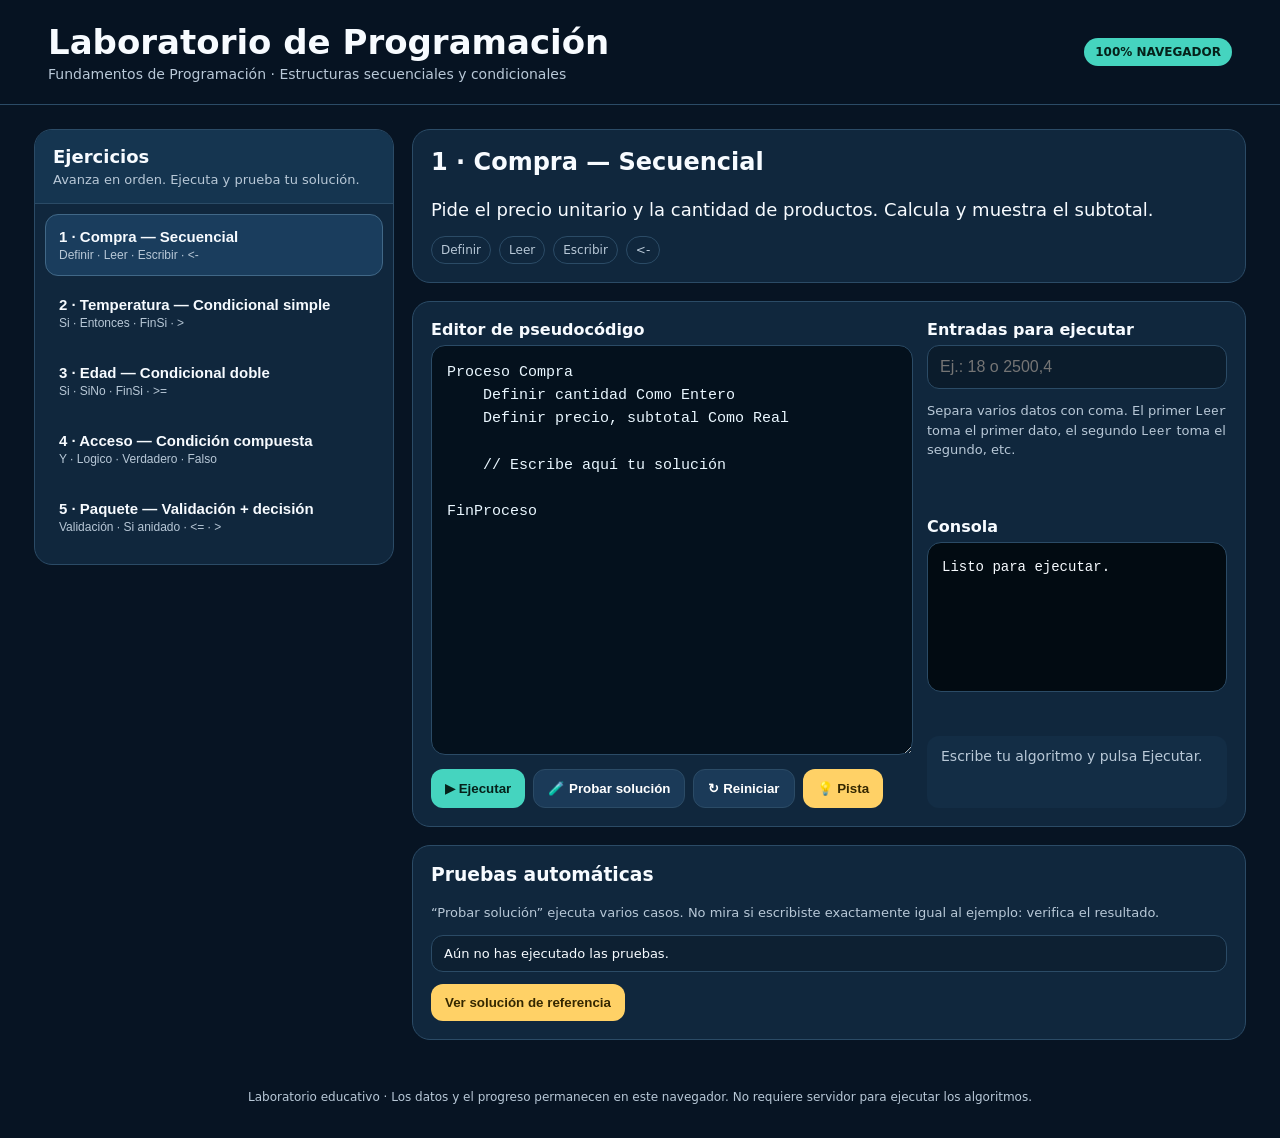
==== LaboratorioProgramacion/index.html @ 367ef601 "Agregar laboratorio interactivo de programación" ====
<!doctype html>
<html lang="es">
<head>
<meta charset="utf-8">
<meta name="viewport" content="width=device-width,initial-scale=1">
<title>Laboratorio de Programación · Pseudocódigo</title>
<meta name="description" content="Laboratorio interactivo de pseudocódigo para practicar estructuras secuenciales y condicionales.">
<style>
:root{
  --bg:#071423;--panel:#10273d;--panel2:#153550;--text:#f7fbff;--muted:#b8c8d7;
  --accent:#45d4bf;--accent2:#ffd166;--ok:#59d98e;--bad:#ff6b6b;--line:#2b4b66;
}
*{box-sizing:border-box}
html,body{margin:0;min-height:100%;font-family:Inter,system-ui,-apple-system,Segoe UI,Roboto,Arial,sans-serif;background:var(--bg);color:var(--text)}
body{padding:0}
header{padding:22px clamp(16px,4vw,48px);border-bottom:1px solid var(--line);background:#071423ee;position:sticky;top:0;z-index:10;backdrop-filter:blur(10px)}
.top{max-width:1280px;margin:auto;display:flex;gap:16px;align-items:center;justify-content:space-between;flex-wrap:wrap}
.brand h1{font-size:clamp(22px,3vw,34px);margin:0}.brand p{margin:4px 0 0;color:var(--muted);font-size:14px}
.badge{padding:7px 11px;border-radius:999px;background:var(--accent);color:#05211a;font-weight:900;font-size:12px;text-transform:uppercase}
main{max-width:1280px;margin:auto;padding:24px clamp(14px,3vw,34px) 50px}
.grid{display:grid;grid-template-columns:360px minmax(0,1fr);gap:18px;align-items:start}
.panel{background:var(--panel);border:1px solid var(--line);border-radius:18px;overflow:hidden}
.panelHead{padding:16px 18px;border-bottom:1px solid var(--line);background:var(--panel2)}
.panelHead h2{font-size:18px;margin:0}.panelHead p{margin:5px 0 0;color:var(--muted);font-size:13px}
.exerciseList{padding:10px}
.exercise{width:100%;text-align:left;border:1px solid transparent;background:transparent;color:var(--text);padding:13px;border-radius:13px;cursor:pointer;margin-bottom:6px}
.exercise:hover{background:#17344f}.exercise.active{background:#1a3d5d;border-color:#416887}
.exercise b{display:block;font-size:15px}.exercise span{display:block;color:var(--muted);font-size:12px;margin-top:3px}
.work{display:grid;gap:18px}
.card{background:var(--panel);border:1px solid var(--line);border-radius:18px;padding:18px}
.card h2,.card h3{margin-top:0}.problem{font-size:18px;line-height:1.55}
.chips{display:flex;gap:8px;flex-wrap:wrap;margin-top:12px}.chip{padding:6px 9px;border:1px solid var(--line);border-radius:999px;color:var(--muted);font-size:12px}
.editorWrap{display:grid;grid-template-columns:1fr 300px;gap:14px}
textarea{width:100%;min-height:410px;resize:vertical;background:#04111d;color:#eaf7ff;border:1px solid var(--line);border-radius:14px;padding:15px;font:15px/1.55 SFMono-Regular,Consolas,monospace;tab-size:4}
textarea:focus,input:focus,button:focus{outline:2px solid var(--accent);outline-offset:2px}
.sideTools{display:grid;gap:12px}
label{display:block;font-weight:800;margin-bottom:6px}
input[type=text]{width:100%;padding:12px;border:1px solid var(--line);border-radius:12px;background:#0b1c2c;color:white;font-size:16px}
.help{color:var(--muted);font-size:13px;line-height:1.45}
.actions{display:flex;gap:8px;flex-wrap:wrap}
button.primary,button.secondary,button.warn{border:0;border-radius:12px;padding:11px 14px;font-weight:900;cursor:pointer}
button.primary{background:var(--accent);color:#05211a}.secondary{background:#1b3a58;color:white;border:1px solid var(--line)!important}.warn{background:var(--accent2);color:#342700}
.console{background:#020b12;border:1px solid var(--line);border-radius:14px;padding:14px;min-height:150px;white-space:pre-wrap;font:14px/1.5 SFMono-Regular,Consolas,monospace;overflow:auto}
.status{padding:12px 14px;border-radius:12px;background:#132d45;color:var(--muted);font-size:14px}
.status.ok{background:#59d98e18;color:#bff4d3;border:1px solid #59d98e55}.status.bad{background:#ff6b6b17;color:#ffd0d0;border:1px solid #ff6b6b55}
.tests{display:grid;gap:8px}.test{padding:10px 12px;border:1px solid var(--line);border-radius:12px;background:#0d2032;font-size:13px}
.test.ok{border-color:#59d98e77}.test.bad{border-color:#ff6b6b77}
.solution{display:none;margin-top:12px}.solution.show{display:block}
pre{background:#04111d;border:1px solid var(--line);border-radius:13px;padding:14px;white-space:pre-wrap;overflow:auto;color:#e9f8ff}
footer{max-width:1280px;margin:auto;padding:0 20px 34px;color:var(--muted);font-size:12px;text-align:center}
@media(max-width:980px){.grid{grid-template-columns:1fr}.editorWrap{grid-template-columns:1fr}.exerciseList{display:grid;grid-template-columns:repeat(2,minmax(0,1fr))}}
@media(max-width:620px){header{position:static}.exerciseList{grid-template-columns:1fr}textarea{min-height:340px}.actions button{flex:1 1 auto}}
</style>
</head>
<body>
<header>
  <div class="top">
    <div class="brand">
      <h1>Laboratorio de Programación</h1>
      <p>Fundamentos de Programación · Estructuras secuenciales y condicionales</p>
    </div>
    <span class="badge">100% navegador</span>
  </div>
</header>

<main>
<div class="grid">
  <aside class="panel">
    <div class="panelHead">
      <h2>Ejercicios</h2>
      <p>Avanza en orden. Ejecuta y prueba tu solución.</p>
    </div>
    <div class="exerciseList" id="exerciseList"></div>
  </aside>

  <section class="work">
    <div class="card">
      <h2 id="exTitle">Ejercicio</h2>
      <div class="problem" id="exProblem"></div>
      <div class="chips" id="exChips"></div>
    </div>

    <div class="card">
      <div class="editorWrap">
        <div>
          <label for="code">Editor de pseudocódigo</label>
          <textarea id="code" spellcheck="false"></textarea>
          <div class="actions" style="margin-top:10px">
            <button class="primary" id="runBtn">▶ Ejecutar</button>
            <button class="secondary" id="testBtn">🧪 Probar solución</button>
            <button class="secondary" id="resetBtn">↻ Reiniciar</button>
            <button class="warn" id="hintBtn">💡 Pista</button>
          </div>
        </div>
        <div class="sideTools">
          <div>
            <label for="inputs">Entradas para ejecutar</label>
            <input id="inputs" type="text" placeholder="Ej.: 18 o 2500,4">
            <p class="help">Separa varios datos con coma. El primer <code>Leer</code> toma el primer dato, el segundo <code>Leer</code> toma el segundo, etc.</p>
          </div>
          <div>
            <label>Consola</label>
            <div class="console" id="console">Listo para ejecutar.</div>
          </div>
          <div id="status" class="status">Escribe tu algoritmo y pulsa Ejecutar.</div>
        </div>
      </div>
    </div>

    <div class="card">
      <h3>Pruebas automáticas</h3>
      <p class="help">“Probar solución” ejecuta varios casos. No mira si escribiste exactamente igual al ejemplo: verifica el resultado.</p>
      <div class="tests" id="tests"><div class="test">Aún no has ejecutado las pruebas.</div></div>
      <button class="warn" id="solutionBtn" style="margin-top:12px">Ver solución de referencia</button>
      <div class="solution" id="solution"><pre id="solutionCode"></pre></div>
    </div>
  </section>
</div>
</main>
<footer>Laboratorio educativo · Los datos y el progreso permanecen en este navegador. No requiere servidor para ejecutar los algoritmos.</footer>

<script>
(() => {
const EX = [
{
 id:"seq", title:"1 · Compra — Secuencial",
 problem:"Pide el precio unitario y la cantidad de productos. Calcula y muestra el subtotal.",
 chips:["Definir","Leer","Escribir","<-"],
 starter:`Proceso Compra
    Definir cantidad Como Entero
    Definir precio, subtotal Como Real

    // Escribe aquí tu solución

FinProceso`,
 hint:"Primero lee precio y cantidad. Después calcula subtotal <- precio * cantidad y finalmente muéstralo.",
 tests:[
  {input:["2500","4"], includes:["10000"]},
  {input:["1200","5"], includes:["6000"]},
  {input:["1999.5","3"], includes:["5998.5"]}
 ],
 solution:`Proceso Compra
    Definir cantidad Como Entero
    Definir precio, subtotal Como Real

    Escribir "Digite el precio:"
    Leer precio
    Escribir "Digite la cantidad:"
    Leer cantidad

    subtotal <- precio * cantidad
    Escribir "Subtotal: ", subtotal
FinProceso`
},
{
 id:"simple", title:"2 · Temperatura — Condicional simple",
 problem:"Lee la temperatura de una nevera. Si supera 8 °C, muestra “Revisar refrigeración”. Si no la supera, no muestres alerta.",
 chips:["Si","Entonces","FinSi",">"],
 starter:`Proceso ControlTemperatura
    Definir temperatura Como Real

    // Completa el algoritmo

FinProceso`,
 hint:"La palabra “supera” significa mayor que. El valor 8 exacto no debe activar la alerta.",
 tests:[
  {input:["7"], excludes:["Revisar refrigeración"]},
  {input:["8"], excludes:["Revisar refrigeración"]},
  {input:["9"], includes:["Revisar refrigeración"]}
 ],
 solution:`Proceso ControlTemperatura
    Definir temperatura Como Real
    Escribir "Digite la temperatura:"
    Leer temperatura

    Si temperatura > 8 Entonces
        Escribir "Revisar refrigeración"
    FinSi
FinProceso`
},
{
 id:"double", title:"3 · Edad — Condicional doble",
 problem:"Lee la edad. Si tiene 18 años o más, muestra “Puede ingresar”; en caso contrario, muestra “No puede ingresar”.",
 chips:["Si","SiNo","FinSi",">="],
 starter:`Proceso ControlIngreso
    Definir edad Como Entero

    // Completa el algoritmo

FinProceso`,
 hint:"Aquí necesitas dos caminos: uno para verdadero y otro para falso. Usa SiNo.",
 tests:[
  {input:["17"], includes:["No puede ingresar"]},
  {input:["18"], includes:["Puede ingresar"]},
  {input:["25"], includes:["Puede ingresar"]}
 ],
 solution:`Proceso ControlIngreso
    Definir edad Como Entero
    Escribir "Digite la edad:"
    Leer edad

    Si edad >= 18 Entonces
        Escribir "Puede ingresar"
    SiNo
        Escribir "No puede ingresar"
    FinSi
FinProceso`
},
{
 id:"and", title:"4 · Acceso — Condición compuesta",
 problem:"Para ingresar, una persona debe tener 18 años o más Y presentar identificación. Lee edad y un valor lógico para identificación.",
 chips:["Y","Logico","Verdadero","Falso"],
 starter:`Proceso AccesoActividad
    Definir edad Como Entero
    Definir tieneIdentificacion Como Logico

    // Completa el algoritmo

FinProceso`,
 hint:"La condición debe exigir las dos cosas al mismo tiempo: edad >= 18 Y tieneIdentificacion.",
 tests:[
  {input:["20","Verdadero"], includes:["Ingreso permitido"]},
  {input:["20","Falso"], includes:["Ingreso no permitido"]},
  {input:["17","Verdadero"], includes:["Ingreso no permitido"]}
 ],
 solution:`Proceso AccesoActividad
    Definir edad Como Entero
    Definir tieneIdentificacion Como Logico

    Leer edad
    Leer tieneIdentificacion

    Si edad >= 18 Y tieneIdentificacion Entonces
        Escribir "Ingreso permitido"
    SiNo
        Escribir "Ingreso no permitido"
    FinSi
FinProceso`
},
{
 id:"nested", title:"5 · Paquete — Validación + decisión",
 problem:"Lee el peso de un paquete. Si es ≤ 0, muestra “Peso inválido”. Si es válido y pesa hasta 20 kg, muestra “Puede ir en moto”; en otro caso, “Requiere otro transporte”.",
 chips:["Validación","Si anidado","<=",">"],
 starter:`Proceso TransportePaquete
    Definir peso Como Real

    // Completa el algoritmo

FinProceso`,
 hint:"Primero valida peso <= 0. Solo en el SiNo de esa validación debes decidir si peso <= 20.",
 tests:[
  {input:["-2"], includes:["Peso inválido"]},
  {input:["0"], includes:["Peso inválido"]},
  {input:["15"], includes:["Puede ir en moto"]},
  {input:["20"], includes:["Puede ir en moto"]},
  {input:["21"], includes:["Requiere otro transporte"]}
 ],
 solution:`Proceso TransportePaquete
    Definir peso Como Real
    Leer peso

    Si peso <= 0 Entonces
        Escribir "Peso inválido"
    SiNo
        Si peso <= 20 Entonces
            Escribir "Puede ir en moto"
        SiNo
            Escribir "Requiere otro transporte"
        FinSi
    FinSi
FinProceso`
}
];

const $=id=>document.getElementById(id);
let current=0;

function renderList(){
 $("exerciseList").innerHTML=EX.map((e,i)=>`<button class="exercise ${i===current?'active':''}" data-i="${i}"><b>${e.title}</b><span>${e.chips.join(" · ")}</span></button>`).join("");
 document.querySelectorAll(".exercise").forEach(b=>b.addEventListener("click",()=>load(+b.dataset.i)));
}
function load(i){
 current=i; const e=EX[i];
 renderList();
 $("exTitle").textContent=e.title;
 $("exProblem").textContent=e.problem;
 $("exChips").innerHTML=e.chips.map(x=>`<span class="chip">${x}</span>`).join("");
 $("code").value=e.starter;
 $("inputs").value="";
 $("console").textContent="Listo para ejecutar.";
 $("status").className="status"; $("status").textContent="Escribe tu algoritmo y pulsa Ejecutar.";
 $("tests").innerHTML='<div class="test">Aún no has ejecutado las pruebas.</div>';
 $("solutionCode").textContent=e.solution; $("solution").classList.remove("show");
}
function normalizeText(s){
 return s.replace(/\r/g,"").replace(/\/\/.*$/gm,"").trim();
}
function val(v){
 if(typeof v==="boolean"||typeof v==="number") return v;
 const s=String(v).trim();
 if(/^verdadero$/i.test(s)) return true;
 if(/^falso$/i.test(s)) return false;
 if(/^[-+]?\d+(\.\d+)?$/.test(s)) return Number(s);
 return s;
}
function transformExpr(expr,vars){
 let x=expr.trim();
 x=x.replace(/<>/g,"!=");
 x=x.replace(/(?<![<>=!])=(?!=)/g,"==");
 x=x.replace(/\bY\b/gi,"&&").replace(/\bO\b/gi,"||").replace(/\bNO\b/gi,"!");
 x=x.replace(/\bVerdadero\b/gi,"true").replace(/\bFalso\b/gi,"false");
 x=x.replace(/\b([A-Za-z_]\w*)\b/g,(m,n)=>{
   if(["true","false"].includes(n)) return n;
   if(Object.prototype.hasOwnProperty.call(vars,n)) return JSON.stringify(vars[n]);
   return m;
 });
 if(!/^[\s\d."'()+\-*/%<>=!&|truefals]+$/i.test(x)) throw new Error("Expresión no reconocida: "+expr);
 return Function('"use strict";return ('+x+')')();
}
function splitWrite(text,vars){
 const parts=[]; let cur="",quote=false;
 for(let i=0;i<text.length;i++){const ch=text[i]; if(ch==='"') quote=!quote; if(ch===','&&!quote){parts.push(cur);cur="";}else cur+=ch}
 parts.push(cur);
 return parts.map(p=>{
   p=p.trim();
   if(/^".*"$/.test(p)) return p.slice(1,-1);
   if(Object.prototype.hasOwnProperty.call(vars,p)) return String(vars[p]);
   try{return String(transformExpr(p,vars))}catch{return p}
 }).join("");
}
function execute(code,inputValues){
 const lines=normalizeText(code).split("\n").map(x=>x.trim()).filter(Boolean);
 const vars={}; const types={}; const out=[]; let inp=0;
 const execBlock=(start,end)=>{
   let i=start;
   while(i<end){
     let l=lines[i];
     if(/^(Proceso|FinProceso)\b/i.test(l)){i++;continue}
     let m=l.match(/^Definir\s+(.+?)\s+Como\s+(\w+)/i);
     if(m){m[1].split(",").map(x=>x.trim()).forEach(n=>{types[n]=m[2].toLowerCase(); vars[n]=types[n]==="logico"?false:types[n]==="cadena"?"":0});i++;continue}
     m=l.match(/^Escribir\s+(.+)/i);
     if(m){out.push(splitWrite(m[1],vars));i++;continue}
     m=l.match(/^Leer\s+([A-Za-z_]\w*)/i);
     if(m){if(inp>=inputValues.length) throw new Error("Falta un dato de entrada para Leer "+m[1]); vars[m[1]]=val(inputValues[inp++]);i++;continue}
     m=l.match(/^([A-Za-z_]\w*)\s*<-\s*(.+)$/);
     if(m){vars[m[1]]=transformExpr(m[2],vars);i++;continue}
     m=l.match(/^Si\s+(.+?)\s+Entonces$/i);
     if(m){
       let depth=1,j=i+1,elseAt=-1;
       for(;j<end;j++){if(/^Si\s+.+\s+Entonces$/i.test(lines[j]))depth++; else if(/^FinSi$/i.test(lines[j])){depth--;if(depth===0)break}else if(/^SiNo$/i.test(lines[j])&&depth===1)elseAt=j}
       if(depth!==0) throw new Error("Falta FinSi");
       const cond=!!transformExpr(m[1],vars);
       if(cond) execBlock(i+1,elseAt>=0?elseAt:j); else if(elseAt>=0) execBlock(elseAt+1,j);
       i=j+1;continue
     }
     if(/^SiNo$/i.test(l)||/^FinSi$/i.test(l)){i++;continue}
     throw new Error("No reconozco esta instrucción: "+l);
   }
 };
 execBlock(0,lines.length);
 return out.join("\n");
}
function run(){
 try{
   const inputs=$("inputs").value.split(",").map(x=>x.trim()).filter(x=>x.length);
   const out=execute($("code").value,inputs);
   $("console").textContent=out||"(El algoritmo terminó sin mostrar salida)";
   $("status").className="status ok"; $("status").textContent="Ejecución completada.";
 }catch(err){
   $("console").textContent="ERROR: "+err.message;
   $("status").className="status bad"; $("status").textContent="Hay un error. Lee la consola y corrígelo.";
 }
}
function test(){
 const e=EX[current]; const results=[];
 e.tests.forEach((t,idx)=>{
   try{
     const out=execute($("code").value,t.input);
     let ok=true;
     (t.includes||[]).forEach(s=>{if(!out.toLowerCase().includes(s.toLowerCase()))ok=false});
     (t.excludes||[]).forEach(s=>{if(out.toLowerCase().includes(s.toLowerCase()))ok=false});
     results.push({ok,text:`Caso ${idx+1} · Entradas: ${t.input.join(", ")} · Salida: ${out||"(sin salida)"}`});
   }catch(err){results.push({ok:false,text:`Caso ${idx+1} · Error: ${err.message}`})}
 });
 $("tests").innerHTML=results.map(r=>`<div class="test ${r.ok?'ok':'bad'}">${r.ok?'✅':'❌'} ${escapeHtml(r.text)}</div>`).join("");
 const passed=results.filter(r=>r.ok).length;
 $("status").className="status "+(passed===results.length?"ok":"bad");
 $("status").textContent=`Pruebas superadas: ${passed}/${results.length}`;
}
function escapeHtml(s){return s.replace(/[&<>"]/g,c=>({"&":"&amp;","<":"&lt;",">":"&gt;",'"':"&quot;"}[c]))}
$("runBtn").addEventListener("click",run);
$("testBtn").addEventListener("click",test);
$("resetBtn").addEventListener("click",()=>load(current));
$("hintBtn").addEventListener("click",()=>alert(EX[current].hint));
$("solutionBtn").addEventListener("click",()=>$("solution").classList.toggle("show"));
$("code").addEventListener("keydown",e=>{if(e.key==="Tab"){e.preventDefault();const t=e.target,s=t.selectionStart,n=t.selectionEnd;t.value=t.value.slice(0,s)+"    "+t.value.slice(n);t.selectionStart=t.selectionEnd=s+4}});
load(0);
})();
</script>
</body>
</html>
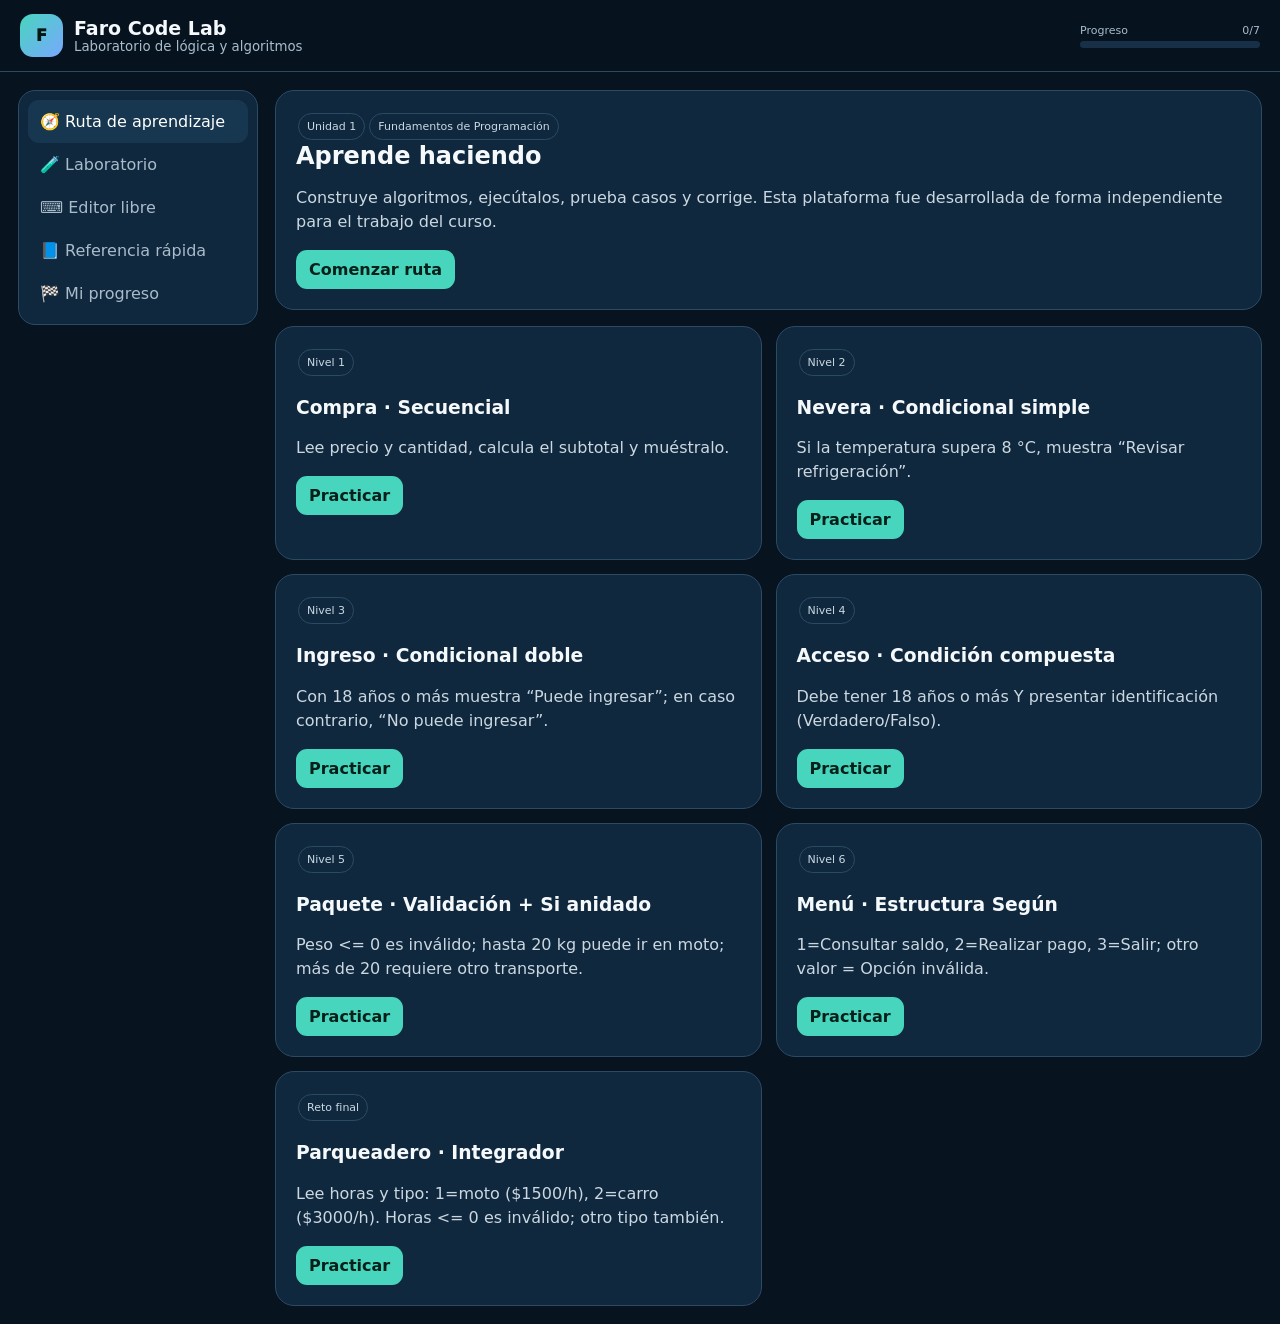
==== commit 2e8264bb: "Convertir laboratorio en Faro Code Lab V1" ====
--- a/LaboratorioProgramacion/index.html
+++ b/LaboratorioProgramacion/index.html
@@ -1,401 +1,149 @@
-<!doctype html>
-<html lang="es">
-<head>
-<meta charset="utf-8">
-<meta name="viewport" content="width=device-width,initial-scale=1">
-<title>Laboratorio de Programación · Pseudocódigo</title>
-<meta name="description" content="Laboratorio interactivo de pseudocódigo para practicar estructuras secuenciales y condicionales.">
-<style>
-:root{
-  --bg:#071423;--panel:#10273d;--panel2:#153550;--text:#f7fbff;--muted:#b8c8d7;
-  --accent:#45d4bf;--accent2:#ffd166;--ok:#59d98e;--bad:#ff6b6b;--line:#2b4b66;
-}
-*{box-sizing:border-box}
-html,body{margin:0;min-height:100%;font-family:Inter,system-ui,-apple-system,Segoe UI,Roboto,Arial,sans-serif;background:var(--bg);color:var(--text)}
-body{padding:0}
-header{padding:22px clamp(16px,4vw,48px);border-bottom:1px solid var(--line);background:#071423ee;position:sticky;top:0;z-index:10;backdrop-filter:blur(10px)}
-.top{max-width:1280px;margin:auto;display:flex;gap:16px;align-items:center;justify-content:space-between;flex-wrap:wrap}
-.brand h1{font-size:clamp(22px,3vw,34px);margin:0}.brand p{margin:4px 0 0;color:var(--muted);font-size:14px}
-.badge{padding:7px 11px;border-radius:999px;background:var(--accent);color:#05211a;font-weight:900;font-size:12px;text-transform:uppercase}
-main{max-width:1280px;margin:auto;padding:24px clamp(14px,3vw,34px) 50px}
-.grid{display:grid;grid-template-columns:360px minmax(0,1fr);gap:18px;align-items:start}
-.panel{background:var(--panel);border:1px solid var(--line);border-radius:18px;overflow:hidden}
-.panelHead{padding:16px 18px;border-bottom:1px solid var(--line);background:var(--panel2)}
-.panelHead h2{font-size:18px;margin:0}.panelHead p{margin:5px 0 0;color:var(--muted);font-size:13px}
-.exerciseList{padding:10px}
-.exercise{width:100%;text-align:left;border:1px solid transparent;background:transparent;color:var(--text);padding:13px;border-radius:13px;cursor:pointer;margin-bottom:6px}
-.exercise:hover{background:#17344f}.exercise.active{background:#1a3d5d;border-color:#416887}
-.exercise b{display:block;font-size:15px}.exercise span{display:block;color:var(--muted);font-size:12px;margin-top:3px}
-.work{display:grid;gap:18px}
-.card{background:var(--panel);border:1px solid var(--line);border-radius:18px;padding:18px}
-.card h2,.card h3{margin-top:0}.problem{font-size:18px;line-height:1.55}
-.chips{display:flex;gap:8px;flex-wrap:wrap;margin-top:12px}.chip{padding:6px 9px;border:1px solid var(--line);border-radius:999px;color:var(--muted);font-size:12px}
-.editorWrap{display:grid;grid-template-columns:1fr 300px;gap:14px}
-textarea{width:100%;min-height:410px;resize:vertical;background:#04111d;color:#eaf7ff;border:1px solid var(--line);border-radius:14px;padding:15px;font:15px/1.55 SFMono-Regular,Consolas,monospace;tab-size:4}
-textarea:focus,input:focus,button:focus{outline:2px solid var(--accent);outline-offset:2px}
-.sideTools{display:grid;gap:12px}
-label{display:block;font-weight:800;margin-bottom:6px}
-input[type=text]{width:100%;padding:12px;border:1px solid var(--line);border-radius:12px;background:#0b1c2c;color:white;font-size:16px}
-.help{color:var(--muted);font-size:13px;line-height:1.45}
-.actions{display:flex;gap:8px;flex-wrap:wrap}
-button.primary,button.secondary,button.warn{border:0;border-radius:12px;padding:11px 14px;font-weight:900;cursor:pointer}
-button.primary{background:var(--accent);color:#05211a}.secondary{background:#1b3a58;color:white;border:1px solid var(--line)!important}.warn{background:var(--accent2);color:#342700}
-.console{background:#020b12;border:1px solid var(--line);border-radius:14px;padding:14px;min-height:150px;white-space:pre-wrap;font:14px/1.5 SFMono-Regular,Consolas,monospace;overflow:auto}
-.status{padding:12px 14px;border-radius:12px;background:#132d45;color:var(--muted);font-size:14px}
-.status.ok{background:#59d98e18;color:#bff4d3;border:1px solid #59d98e55}.status.bad{background:#ff6b6b17;color:#ffd0d0;border:1px solid #ff6b6b55}
-.tests{display:grid;gap:8px}.test{padding:10px 12px;border:1px solid var(--line);border-radius:12px;background:#0d2032;font-size:13px}
-.test.ok{border-color:#59d98e77}.test.bad{border-color:#ff6b6b77}
-.solution{display:none;margin-top:12px}.solution.show{display:block}
-pre{background:#04111d;border:1px solid var(--line);border-radius:13px;padding:14px;white-space:pre-wrap;overflow:auto;color:#e9f8ff}
-footer{max-width:1280px;margin:auto;padding:0 20px 34px;color:var(--muted);font-size:12px;text-align:center}
-@media(max-width:980px){.grid{grid-template-columns:1fr}.editorWrap{grid-template-columns:1fr}.exerciseList{display:grid;grid-template-columns:repeat(2,minmax(0,1fr))}}
-@media(max-width:620px){header{position:static}.exerciseList{grid-template-columns:1fr}textarea{min-height:340px}.actions button{flex:1 1 auto}}
-</style>
-</head>
-<body>
-<header>
-  <div class="top">
-    <div class="brand">
-      <h1>Laboratorio de Programación</h1>
-      <p>Fundamentos de Programación · Estructuras secuenciales y condicionales</p>
-    </div>
-    <span class="badge">100% navegador</span>
-  </div>
-</header>
-
-<main>
-<div class="grid">
-  <aside class="panel">
-    <div class="panelHead">
-      <h2>Ejercicios</h2>
-      <p>Avanza en orden. Ejecuta y prueba tu solución.</p>
-    </div>
-    <div class="exerciseList" id="exerciseList"></div>
-  </aside>
-
-  <section class="work">
-    <div class="card">
-      <h2 id="exTitle">Ejercicio</h2>
-      <div class="problem" id="exProblem"></div>
-      <div class="chips" id="exChips"></div>
-    </div>
-
-    <div class="card">
-      <div class="editorWrap">
-        <div>
-          <label for="code">Editor de pseudocódigo</label>
-          <textarea id="code" spellcheck="false"></textarea>
-          <div class="actions" style="margin-top:10px">
-            <button class="primary" id="runBtn">▶ Ejecutar</button>
-            <button class="secondary" id="testBtn">🧪 Probar solución</button>
-            <button class="secondary" id="resetBtn">↻ Reiniciar</button>
-            <button class="warn" id="hintBtn">💡 Pista</button>
-          </div>
-        </div>
-        <div class="sideTools">
-          <div>
-            <label for="inputs">Entradas para ejecutar</label>
-            <input id="inputs" type="text" placeholder="Ej.: 18 o 2500,4">
-            <p class="help">Separa varios datos con coma. El primer <code>Leer</code> toma el primer dato, el segundo <code>Leer</code> toma el segundo, etc.</p>
-          </div>
-          <div>
-            <label>Consola</label>
-            <div class="console" id="console">Listo para ejecutar.</div>
-          </div>
-          <div id="status" class="status">Escribe tu algoritmo y pulsa Ejecutar.</div>
-        </div>
-      </div>
-    </div>
-
-    <div class="card">
-      <h3>Pruebas automáticas</h3>
-      <p class="help">“Probar solución” ejecuta varios casos. No mira si escribiste exactamente igual al ejemplo: verifica el resultado.</p>
-      <div class="tests" id="tests"><div class="test">Aún no has ejecutado las pruebas.</div></div>
-      <button class="warn" id="solutionBtn" style="margin-top:12px">Ver solución de referencia</button>
-      <div class="solution" id="solution"><pre id="solutionCode"></pre></div>
-    </div>
-  </section>
-</div>
-</main>
-<footer>Laboratorio educativo · Los datos y el progreso permanecen en este navegador. No requiere servidor para ejecutar los algoritmos.</footer>
-
+<!doctype html><html lang="es"><head><meta charset="utf-8"><meta name="viewport" content="width=device-width,initial-scale=1"><title>Faro Code Lab · Lógica y algoritmos</title><style>
+:root{--b:#07131f;--p:#10283d;--p2:#173750;--l:#2b4b65;--t:#f5f9fc;--m:#a9bccb;--a:#48d5be;--y:#ffd166;--ok:#60d394;--bad:#ff7373}*{box-sizing:border-box}body{margin:0;background:var(--b);color:var(--t);font-family:system-ui,-apple-system,Segoe UI,Roboto,Arial}button,input,textarea,select{font:inherit}button{cursor:pointer}.top{position:sticky;top:0;z-index:9;background:#07131ff0;border-bottom:1px solid var(--l);padding:14px 20px}.topin{max-width:1400px;margin:auto;display:flex;justify-content:space-between;align-items:center;gap:15px;flex-wrap:wrap}.brand{display:flex;align-items:center;gap:11px}.logo{width:43px;height:43px;border-radius:13px;background:linear-gradient(135deg,var(--a),#78a8ff);display:grid;place-items:center;color:#041710;font-weight:1000}.brand b{font-size:19px}.brand small{display:block;color:var(--m)}.prog{width:180px}.pm{display:flex;justify-content:space-between;color:var(--m);font-size:11px}.bar{height:7px;background:#173047;border-radius:20px;overflow:hidden;margin-top:4px}.bar i{display:block;height:100%;width:0;background:var(--a)}.shell{max-width:1400px;margin:auto;padding:18px;display:grid;grid-template-columns:240px minmax(0,1fr);gap:17px}.side{background:var(--p);border:1px solid var(--l);border-radius:17px;padding:9px;align-self:start;position:sticky;top:90px}.side button{width:100%;border:0;background:transparent;color:var(--m);padding:12px;text-align:left;border-radius:11px}.side button.on,.side button:hover{background:var(--p2);color:white}.view{display:none}.view.on{display:block}.hero,.card{background:var(--p);border:1px solid var(--l);border-radius:19px;padding:20px}.hero{margin-bottom:16px}.hero h1,.hero h2{margin:0 0 9px}.hero p,.card p{color:#cbd8e2;line-height:1.5}.grid{display:grid;gap:14px}.g2{grid-template-columns:repeat(2,minmax(0,1fr))}.path{position:relative}.path.done:after{content:"✓";position:absolute;right:13px;top:13px;width:28px;height:28px;border-radius:50%;display:grid;place-items:center;background:var(--ok);color:#062016;font-weight:900}.tag{display:inline-block;border:1px solid var(--l);border-radius:99px;padding:6px 8px;color:#c9d9e4;font-size:11px;margin:2px}.btn{border:0;border-radius:11px;padding:10px 13px;font-weight:850}.pri{background:var(--a);color:#052019}.sec{background:#1a3b55;color:white;border:1px solid var(--l)}.yel{background:var(--y);color:#372a00}.work{display:grid;grid-template-columns:minmax(0,1fr) 330px;gap:14px}.editor{background:var(--p);border:1px solid var(--l);border-radius:17px;overflow:hidden}.tools{padding:11px;border-bottom:1px solid var(--l);display:flex;gap:7px;justify-content:space-between;align-items:center;flex-wrap:wrap}.edit{display:grid;grid-template-columns:44px minmax(0,1fr);background:#030b12}.nums{padding:13px 7px;text-align:right;white-space:pre;color:#557086;background:#07111a;border-right:1px solid #173248;font:14px/1.55 monospace}.code{width:100%;min-height:440px;resize:vertical;border:0;outline:0;padding:13px;background:#030b12;color:#eaf8ff;font:14px/1.55 monospace}.stack{display:grid;gap:12px;align-content:start}.box{background:var(--p);border:1px solid var(--l);border-radius:16px;padding:14px}.box h3{margin:0 0 9px;font-size:15px}input{width:100%;padding:11px;border-radius:10px;border:1px solid var(--l);background:#091a28;color:white;font-size:16px}.console{background:#02080d;border:1px solid #1b3549;border-radius:11px;padding:11px;min-height:140px;max-height:250px;overflow:auto;white-space:pre-wrap;font:13px/1.5 monospace}.status{margin-top:8px;padding:9px;border-radius:10px;background:#153049;color:var(--m);font-size:12px}.status.ok{border:1px solid #357555;color:#c9f3dc}.status.bad{border:1px solid #80464d;color:#ffd8dd}.tests{display:grid;gap:7px}.test{padding:9px;border:1px solid var(--l);border-radius:10px;background:#0b2031;font-size:12px}.test.ok{border-color:#357555}.test.bad{border-color:#80464d}.hide{display:none}.show{display:block}.hint{margin-top:9px;padding:10px;background:#172b3d;border-left:4px solid var(--y);border-radius:9px;color:#dce7ee}.ref{width:100%;border-collapse:collapse}.ref th,.ref td{padding:10px;border-bottom:1px solid var(--l);text-align:left}.ref th{background:var(--p2)}pre{background:#030b12;border:1px solid var(--l);border-radius:11px;padding:12px;overflow:auto;color:#eaf8ff}.small{font-size:12px;color:var(--m)}select{background:#0b1d2c;color:white;border:1px solid var(--l);border-radius:10px;padding:10px}@media(max-width:1050px){.shell{grid-template-columns:1fr}.side{position:static;display:grid;grid-template-columns:repeat(3,1fr)}.work{grid-template-columns:1fr}}@media(max-width:650px){.side,.g2{grid-template-columns:1fr}.shell{padding:11px}.prog{width:135px}.edit{grid-template-columns:34px minmax(0,1fr)}}
+</style></head><body>
+<div class="top"><div class="topin"><div class="brand"><div class="logo">F</div><div><b>Faro Code Lab</b><small>Laboratorio de lógica y algoritmos</small></div></div><div class="prog"><div class="pm"><span>Progreso</span><span id="pt">0/7</span></div><div class="bar"><i id="pb"></i></div></div></div></div>
+<div class="shell"><nav class="side"><button class="on" data-v="ruta">🧭 Ruta de aprendizaje</button><button data-v="lab">🧪 Laboratorio</button><button data-v="libre">⌨️ Editor libre</button><button data-v="ref">📘 Referencia rápida</button><button data-v="progreso">🏁 Mi progreso</button></nav><main>
+<section class="view on" id="ruta"><div class="hero"><span class="tag">Unidad 1</span><span class="tag">Fundamentos de Programación</span><h1>Aprende haciendo</h1><p>Construye algoritmos, ejecútalos, prueba casos y corrige. Esta plataforma fue desarrollada de forma independiente para el trabajo del curso.</p><button class="btn pri" id="start">Comenzar ruta</button></div><div class="grid g2" id="paths"></div></section>
+<section class="view" id="lab"><div class="card" style="margin-bottom:14px"><div style="display:flex;justify-content:space-between;gap:10px;flex-wrap:wrap"><div><div id="tags"></div><h2 id="title"></h2></div><select id="sel"></select></div><p id="problem"></p></div><div class="work"><div class="editor"><div class="tools"><b>Editor de pseudocódigo</b><div><button class="btn pri" id="run">▶ Ejecutar</button> <button class="btn sec" id="test">🧪 Probar reto</button> <button class="btn sec" id="reset">↻ Reiniciar</button></div></div><div class="edit"><div class="nums" id="nums">1</div><textarea class="code" id="code" spellcheck="false"></textarea></div></div><aside class="stack"><div class="box"><h3>Entradas</h3><input id="inputs" placeholder="Ej.: 18 o 2500,4"><p class="small">Separa datos con coma.</p></div><div class="box"><h3>Consola</h3><div class="console" id="console">Listo para ejecutar.</div><div class="status" id="status">Escribe tu algoritmo.</div></div><div class="box"><h3>Ayuda</h3><button class="btn yel" id="h1">💡 Pista 1</button> <button class="btn yel" id="h2">💡 Pista 2</button><div class="hint hide" id="hint"></div></div></aside></div><div class="card" style="margin-top:14px"><h3>Pruebas automáticas</h3><p class="small">Se ejecutan casos reales; no se compara tu código con una plantilla.</p><div class="tests" id="tests"><div class="test">Aún no has probado el reto.</div></div><button class="btn yel" id="solb" style="margin-top:10px">Ver solución de referencia</button><div class="hide" id="sol"><pre id="solcode"></pre></div></div></section>
+<section class="view" id="libre"><div class="hero"><h2>Editor libre</h2><p>Practica tus propios ejercicios con las instrucciones disponibles en esta versión.</p></div><div class="work"><div class="editor"><div class="tools"><b>Mi algoritmo</b><button class="btn pri" id="frun">▶ Ejecutar</button></div><div class="edit"><div class="nums" id="fnums">1</div><textarea class="code" id="fcode">Proceso MiAlgoritmo
+    Definir numero Como Real
+    Leer numero
+    Si numero > 0 Entonces
+        Escribir "Es positivo"
+    SiNo
+        Escribir "No es positivo"
+    FinSi
+FinProceso</textarea></div></div><aside class="stack"><div class="box"><h3>Entradas</h3><input id="finputs" placeholder="Ej.: 7"></div><div class="box"><h3>Consola</h3><div class="console" id="fconsole">Listo.</div><div class="status" id="fstatus">Editor libre.</div></div></aside></div></section>
+<section class="view" id="ref"><div class="hero"><h2>Referencia rápida</h2><p>Sintaxis reconocida por Faro Code Lab V1.</p></div><div class="card"><table class="ref"><tr><th>Instrucción</th><th>Uso</th></tr><tr><td>Proceso / FinProceso</td><td>Inicio y cierre del algoritmo.</td></tr><tr><td>Definir ... Como Entero/Real/Cadena/Logico</td><td>Declara variables.</td></tr><tr><td>Leer</td><td>Recibe una entrada.</td></tr><tr><td>Escribir</td><td>Muestra una salida.</td></tr><tr><td>&lt;-</td><td>Asigna un valor.</td></tr><tr><td>Si / Entonces / SiNo / FinSi</td><td>Condiciones simples, dobles y anidadas.</td></tr><tr><td>Y / O / NO</td><td>Combina condiciones.</td></tr><tr><td>Segun / De Otro Modo / FinSegun</td><td>Selecciona entre varios valores de una misma variable.</td></tr><tr><td>+ - * / % &gt; &lt; &gt;= &lt;= = &lt;&gt;</td><td>Operadores aritméticos y relacionales.</td></tr></table></div></section>
+<section class="view" id="progreso"><div class="hero"><h2>Mi progreso</h2><p>Se guarda únicamente en este navegador.</p></div><div class="grid g2" id="pcards"></div><div class="card" style="margin-top:14px"><button class="btn sec" id="clear">Borrar progreso</button></div></section>
+</main></div>
 <script>
-(() => {
-const EX = [
-{
- id:"seq", title:"1 · Compra — Secuencial",
- problem:"Pide el precio unitario y la cantidad de productos. Calcula y muestra el subtotal.",
- chips:["Definir","Leer","Escribir","<-"],
- starter:`Proceso Compra
-    Definir cantidad Como Entero
-    Definir precio, subtotal Como Real
-
-    // Escribe aquí tu solución
-
-FinProceso`,
- hint:"Primero lee precio y cantidad. Después calcula subtotal <- precio * cantidad y finalmente muéstralo.",
- tests:[
-  {input:["2500","4"], includes:["10000"]},
-  {input:["1200","5"], includes:["6000"]},
-  {input:["1999.5","3"], includes:["5998.5"]}
- ],
- solution:`Proceso Compra
-    Definir cantidad Como Entero
-    Definir precio, subtotal Como Real
-
-    Escribir "Digite el precio:"
-    Leer precio
-    Escribir "Digite la cantidad:"
-    Leer cantidad
-
-    subtotal <- precio * cantidad
-    Escribir "Subtotal: ", subtotal
-FinProceso`
-},
-{
- id:"simple", title:"2 · Temperatura — Condicional simple",
- problem:"Lee la temperatura de una nevera. Si supera 8 °C, muestra “Revisar refrigeración”. Si no la supera, no muestres alerta.",
- chips:["Si","Entonces","FinSi",">"],
- starter:`Proceso ControlTemperatura
-    Definir temperatura Como Real
-
-    // Completa el algoritmo
-
-FinProceso`,
- hint:"La palabra “supera” significa mayor que. El valor 8 exacto no debe activar la alerta.",
- tests:[
-  {input:["7"], excludes:["Revisar refrigeración"]},
-  {input:["8"], excludes:["Revisar refrigeración"]},
-  {input:["9"], includes:["Revisar refrigeración"]}
- ],
- solution:`Proceso ControlTemperatura
-    Definir temperatura Como Real
-    Escribir "Digite la temperatura:"
-    Leer temperatura
-
-    Si temperatura > 8 Entonces
-        Escribir "Revisar refrigeración"
-    FinSi
-FinProceso`
-},
-{
- id:"double", title:"3 · Edad — Condicional doble",
- problem:"Lee la edad. Si tiene 18 años o más, muestra “Puede ingresar”; en caso contrario, muestra “No puede ingresar”.",
- chips:["Si","SiNo","FinSi",">="],
- starter:`Proceso ControlIngreso
-    Definir edad Como Entero
-
-    // Completa el algoritmo
-
-FinProceso`,
- hint:"Aquí necesitas dos caminos: uno para verdadero y otro para falso. Usa SiNo.",
- tests:[
-  {input:["17"], includes:["No puede ingresar"]},
-  {input:["18"], includes:["Puede ingresar"]},
-  {input:["25"], includes:["Puede ingresar"]}
- ],
- solution:`Proceso ControlIngreso
-    Definir edad Como Entero
-    Escribir "Digite la edad:"
-    Leer edad
-
-    Si edad >= 18 Entonces
-        Escribir "Puede ingresar"
-    SiNo
-        Escribir "No puede ingresar"
-    FinSi
-FinProceso`
-},
-{
- id:"and", title:"4 · Acceso — Condición compuesta",
- problem:"Para ingresar, una persona debe tener 18 años o más Y presentar identificación. Lee edad y un valor lógico para identificación.",
- chips:["Y","Logico","Verdadero","Falso"],
- starter:`Proceso AccesoActividad
-    Definir edad Como Entero
-    Definir tieneIdentificacion Como Logico
-
-    // Completa el algoritmo
-
-FinProceso`,
- hint:"La condición debe exigir las dos cosas al mismo tiempo: edad >= 18 Y tieneIdentificacion.",
- tests:[
-  {input:["20","Verdadero"], includes:["Ingreso permitido"]},
-  {input:["20","Falso"], includes:["Ingreso no permitido"]},
-  {input:["17","Verdadero"], includes:["Ingreso no permitido"]}
- ],
- solution:`Proceso AccesoActividad
-    Definir edad Como Entero
-    Definir tieneIdentificacion Como Logico
-
-    Leer edad
-    Leer tieneIdentificacion
-
-    Si edad >= 18 Y tieneIdentificacion Entonces
-        Escribir "Ingreso permitido"
-    SiNo
-        Escribir "Ingreso no permitido"
-    FinSi
-FinProceso`
-},
-{
- id:"nested", title:"5 · Paquete — Validación + decisión",
- problem:"Lee el peso de un paquete. Si es ≤ 0, muestra “Peso inválido”. Si es válido y pesa hasta 20 kg, muestra “Puede ir en moto”; en otro caso, “Requiere otro transporte”.",
- chips:["Validación","Si anidado","<=",">"],
- starter:`Proceso TransportePaquete
-    Definir peso Como Real
-
-    // Completa el algoritmo
-
-FinProceso`,
- hint:"Primero valida peso <= 0. Solo en el SiNo de esa validación debes decidir si peso <= 20.",
- tests:[
-  {input:["-2"], includes:["Peso inválido"]},
-  {input:["0"], includes:["Peso inválido"]},
-  {input:["15"], includes:["Puede ir en moto"]},
-  {input:["20"], includes:["Puede ir en moto"]},
-  {input:["21"], includes:["Requiere otro transporte"]}
- ],
- solution:`Proceso TransportePaquete
-    Definir peso Como Real
-    Leer peso
-
-    Si peso <= 0 Entonces
-        Escribir "Peso inválido"
-    SiNo
-        Si peso <= 20 Entonces
-            Escribir "Puede ir en moto"
-        SiNo
-            Escribir "Requiere otro transporte"
-        FinSi
-    FinSi
-FinProceso`
-}
+const L=[
+{id:"seq",lv:"Nivel 1",t:"Compra · Secuencial",p:"Lee precio y cantidad, calcula el subtotal y muéstralo.",tags:["Leer","Escribir","<-"],s:`Proceso Compra
+ Definir cantidad Como Entero
+ Definir precio, subtotal Como Real
+ // Completa
+FinProceso`,h:["Primero lee los datos y después calcula.","subtotal <- precio * cantidad"],tests:[{i:["2500","4"],inc:["10000"]},{i:["1200","5"],inc:["6000"]}],sol:`Proceso Compra
+ Definir cantidad Como Entero
+ Definir precio, subtotal Como Real
+ Leer precio
+ Leer cantidad
+ subtotal <- precio * cantidad
+ Escribir "Subtotal: ", subtotal
+FinProceso`},
+{id:"simple",lv:"Nivel 2",t:"Nevera · Condicional simple",p:"Si la temperatura supera 8 °C, muestra “Revisar refrigeración”.",tags:["Si","FinSi",">"],s:`Proceso Nevera
+ Definir temperatura Como Real
+ // Completa
+FinProceso`,h:["«Supera» no incluye el 8.","Usa temperatura > 8; no necesitas SiNo."],tests:[{i:["8"],exc:["Revisar refrigeración"]},{i:["9"],inc:["Revisar refrigeración"]}],sol:`Proceso Nevera
+ Definir temperatura Como Real
+ Leer temperatura
+ Si temperatura > 8 Entonces
+  Escribir "Revisar refrigeración"
+ FinSi
+FinProceso`},
+{id:"doble",lv:"Nivel 3",t:"Ingreso · Condicional doble",p:"Con 18 años o más muestra “Puede ingresar”; en caso contrario, “No puede ingresar”.",tags:["Si","SiNo",">="],s:`Proceso Ingreso
+ Definir edad Como Entero
+ // Completa
+FinProceso`,h:["Necesitas dos caminos.","Usa edad >= 18 y SiNo."],tests:[{i:["17"],inc:["No puede ingresar"]},{i:["18"],inc:["Puede ingresar"]}],sol:`Proceso Ingreso
+ Definir edad Como Entero
+ Leer edad
+ Si edad >= 18 Entonces
+  Escribir "Puede ingresar"
+ SiNo
+  Escribir "No puede ingresar"
+ FinSi
+FinProceso`},
+{id:"and",lv:"Nivel 4",t:"Acceso · Condición compuesta",p:"Debe tener 18 años o más Y presentar identificación (Verdadero/Falso).",tags:["Y","Logico"],s:`Proceso Acceso
+ Definir edad Como Entero
+ Definir tieneId Como Logico
+ // Completa
+FinProceso`,h:["Con Y, ambas condiciones deben cumplirse.","Usa edad >= 18 Y tieneId."],tests:[{i:["20","Verdadero"],inc:["Ingreso permitido"]},{i:["20","Falso"],inc:["Ingreso no permitido"]}],sol:`Proceso Acceso
+ Definir edad Como Entero
+ Definir tieneId Como Logico
+ Leer edad
+ Leer tieneId
+ Si edad >= 18 Y tieneId Entonces
+  Escribir "Ingreso permitido"
+ SiNo
+  Escribir "Ingreso no permitido"
+ FinSi
+FinProceso`},
+{id:"nest",lv:"Nivel 5",t:"Paquete · Validación + Si anidado",p:"Peso <= 0 es inválido; hasta 20 kg puede ir en moto; más de 20 requiere otro transporte.",tags:["Validación","Si anidado"],s:`Proceso Paquete
+ Definir peso Como Real
+ // Completa
+FinProceso`,h:["Primero valida el dato.","Dentro del SiNo de peso <= 0 evalúa peso <= 20."],tests:[{i:["0"],inc:["Peso inválido"]},{i:["20"],inc:["Puede ir en moto"]},{i:["21"],inc:["Requiere otro transporte"]}],sol:`Proceso Paquete
+ Definir peso Como Real
+ Leer peso
+ Si peso <= 0 Entonces
+  Escribir "Peso inválido"
+ SiNo
+  Si peso <= 20 Entonces
+   Escribir "Puede ir en moto"
+  SiNo
+   Escribir "Requiere otro transporte"
+  FinSi
+ FinSi
+FinProceso`},
+{id:"segun",lv:"Nivel 6",t:"Menú · Estructura Según",p:"1=Consultar saldo, 2=Realizar pago, 3=Salir; otro valor = Opción inválida.",tags:["Segun","FinSegun"],s:`Proceso Menu
+ Definir opcion Como Entero
+ // Completa usando Segun
+FinProceso`,h:["Según compara la misma variable con valores concretos.","Crea 1:, 2:, 3: y De Otro Modo:."],tests:[{i:["1"],inc:["Consultar saldo"]},{i:["2"],inc:["Realizar pago"]},{i:["8"],inc:["Opción inválida"]}],sol:`Proceso Menu
+ Definir opcion Como Entero
+ Leer opcion
+ Segun opcion Hacer
+  1:
+   Escribir "Consultar saldo"
+  2:
+   Escribir "Realizar pago"
+  3:
+   Escribir "Salir"
+  De Otro Modo:
+   Escribir "Opción inválida"
+ FinSegun
+FinProceso`},
+{id:"final",lv:"Reto final",t:"Parqueadero · Integrador",p:"Lee horas y tipo: 1=moto ($1500/h), 2=carro ($3000/h). Horas <= 0 es inválido; otro tipo también.",tags:["Validación","Segun","Cálculo"],s:`Proceso Parqueadero
+ Definir horas, tipo Como Entero
+ Definir total Como Real
+ // Resuelve
+FinProceso`,h:["Primero valida horas.","Después usa Segun tipo Hacer."],tests:[{i:["2","1"],inc:["3000"]},{i:["2","2"],inc:["6000"]},{i:["0","1"],inc:["Dato inválido"]},{i:["3","7"],inc:["Tipo inválido"]}],sol:`Proceso Parqueadero
+ Definir horas, tipo Como Entero
+ Definir total Como Real
+ Leer horas
+ Leer tipo
+ Si horas <= 0 Entonces
+  Escribir "Dato inválido"
+ SiNo
+  Segun tipo Hacer
+   1:
+    total <- horas * 1500
+    Escribir "Total: ", total
+   2:
+    total <- horas * 3000
+    Escribir "Total: ", total
+   De Otro Modo:
+    Escribir "Tipo inválido"
+  FinSegun
+ FinSi
+FinProceso`}
 ];
-
-const $=id=>document.getElementById(id);
-let current=0;
-
-function renderList(){
- $("exerciseList").innerHTML=EX.map((e,i)=>`<button class="exercise ${i===current?'active':''}" data-i="${i}"><b>${e.title}</b><span>${e.chips.join(" · ")}</span></button>`).join("");
- document.querySelectorAll(".exercise").forEach(b=>b.addEventListener("click",()=>load(+b.dataset.i)));
-}
-function load(i){
- current=i; const e=EX[i];
- renderList();
- $("exTitle").textContent=e.title;
- $("exProblem").textContent=e.problem;
- $("exChips").innerHTML=e.chips.map(x=>`<span class="chip">${x}</span>`).join("");
- $("code").value=e.starter;
- $("inputs").value="";
- $("console").textContent="Listo para ejecutar.";
- $("status").className="status"; $("status").textContent="Escribe tu algoritmo y pulsa Ejecutar.";
- $("tests").innerHTML='<div class="test">Aún no has ejecutado las pruebas.</div>';
- $("solutionCode").textContent=e.solution; $("solution").classList.remove("show");
-}
-function normalizeText(s){
- return s.replace(/\r/g,"").replace(/\/\/.*$/gm,"").trim();
-}
-function val(v){
- if(typeof v==="boolean"||typeof v==="number") return v;
- const s=String(v).trim();
- if(/^verdadero$/i.test(s)) return true;
- if(/^falso$/i.test(s)) return false;
- if(/^[-+]?\d+(\.\d+)?$/.test(s)) return Number(s);
- return s;
-}
-function transformExpr(expr,vars){
- let x=expr.trim();
- x=x.replace(/<>/g,"!=");
- x=x.replace(/(?<![<>=!])=(?!=)/g,"==");
- x=x.replace(/\bY\b/gi,"&&").replace(/\bO\b/gi,"||").replace(/\bNO\b/gi,"!");
- x=x.replace(/\bVerdadero\b/gi,"true").replace(/\bFalso\b/gi,"false");
- x=x.replace(/\b([A-Za-z_]\w*)\b/g,(m,n)=>{
-   if(["true","false"].includes(n)) return n;
-   if(Object.prototype.hasOwnProperty.call(vars,n)) return JSON.stringify(vars[n]);
-   return m;
- });
- if(!/^[\s\d."'()+\-*/%<>=!&|truefals]+$/i.test(x)) throw new Error("Expresión no reconocida: "+expr);
- return Function('"use strict";return ('+x+')')();
-}
-function splitWrite(text,vars){
- const parts=[]; let cur="",quote=false;
- for(let i=0;i<text.length;i++){const ch=text[i]; if(ch==='"') quote=!quote; if(ch===','&&!quote){parts.push(cur);cur="";}else cur+=ch}
- parts.push(cur);
- return parts.map(p=>{
-   p=p.trim();
-   if(/^".*"$/.test(p)) return p.slice(1,-1);
-   if(Object.prototype.hasOwnProperty.call(vars,p)) return String(vars[p]);
-   try{return String(transformExpr(p,vars))}catch{return p}
- }).join("");
-}
-function execute(code,inputValues){
- const lines=normalizeText(code).split("\n").map(x=>x.trim()).filter(Boolean);
- const vars={}; const types={}; const out=[]; let inp=0;
- const execBlock=(start,end)=>{
-   let i=start;
-   while(i<end){
-     let l=lines[i];
-     if(/^(Proceso|FinProceso)\b/i.test(l)){i++;continue}
-     let m=l.match(/^Definir\s+(.+?)\s+Como\s+(\w+)/i);
-     if(m){m[1].split(",").map(x=>x.trim()).forEach(n=>{types[n]=m[2].toLowerCase(); vars[n]=types[n]==="logico"?false:types[n]==="cadena"?"":0});i++;continue}
-     m=l.match(/^Escribir\s+(.+)/i);
-     if(m){out.push(splitWrite(m[1],vars));i++;continue}
-     m=l.match(/^Leer\s+([A-Za-z_]\w*)/i);
-     if(m){if(inp>=inputValues.length) throw new Error("Falta un dato de entrada para Leer "+m[1]); vars[m[1]]=val(inputValues[inp++]);i++;continue}
-     m=l.match(/^([A-Za-z_]\w*)\s*<-\s*(.+)$/);
-     if(m){vars[m[1]]=transformExpr(m[2],vars);i++;continue}
-     m=l.match(/^Si\s+(.+?)\s+Entonces$/i);
-     if(m){
-       let depth=1,j=i+1,elseAt=-1;
-       for(;j<end;j++){if(/^Si\s+.+\s+Entonces$/i.test(lines[j]))depth++; else if(/^FinSi$/i.test(lines[j])){depth--;if(depth===0)break}else if(/^SiNo$/i.test(lines[j])&&depth===1)elseAt=j}
-       if(depth!==0) throw new Error("Falta FinSi");
-       const cond=!!transformExpr(m[1],vars);
-       if(cond) execBlock(i+1,elseAt>=0?elseAt:j); else if(elseAt>=0) execBlock(elseAt+1,j);
-       i=j+1;continue
-     }
-     if(/^SiNo$/i.test(l)||/^FinSi$/i.test(l)){i++;continue}
-     throw new Error("No reconozco esta instrucción: "+l);
-   }
- };
- execBlock(0,lines.length);
- return out.join("\n");
-}
-function run(){
- try{
-   const inputs=$("inputs").value.split(",").map(x=>x.trim()).filter(x=>x.length);
-   const out=execute($("code").value,inputs);
-   $("console").textContent=out||"(El algoritmo terminó sin mostrar salida)";
-   $("status").className="status ok"; $("status").textContent="Ejecución completada.";
- }catch(err){
-   $("console").textContent="ERROR: "+err.message;
-   $("status").className="status bad"; $("status").textContent="Hay un error. Lee la consola y corrígelo.";
- }
-}
-function test(){
- const e=EX[current]; const results=[];
- e.tests.forEach((t,idx)=>{
-   try{
-     const out=execute($("code").value,t.input);
-     let ok=true;
-     (t.includes||[]).forEach(s=>{if(!out.toLowerCase().includes(s.toLowerCase()))ok=false});
-     (t.excludes||[]).forEach(s=>{if(out.toLowerCase().includes(s.toLowerCase()))ok=false});
-     results.push({ok,text:`Caso ${idx+1} · Entradas: ${t.input.join(", ")} · Salida: ${out||"(sin salida)"}`});
-   }catch(err){results.push({ok:false,text:`Caso ${idx+1} · Error: ${err.message}`})}
- });
- $("tests").innerHTML=results.map(r=>`<div class="test ${r.ok?'ok':'bad'}">${r.ok?'✅':'❌'} ${escapeHtml(r.text)}</div>`).join("");
- const passed=results.filter(r=>r.ok).length;
- $("status").className="status "+(passed===results.length?"ok":"bad");
- $("status").textContent=`Pruebas superadas: ${passed}/${results.length}`;
-}
-function escapeHtml(s){return s.replace(/[&<>"]/g,c=>({"&":"&amp;","<":"&lt;",">":"&gt;",'"':"&quot;"}[c]))}
-$("runBtn").addEventListener("click",run);
-$("testBtn").addEventListener("click",test);
-$("resetBtn").addEventListener("click",()=>load(current));
-$("hintBtn").addEventListener("click",()=>alert(EX[current].hint));
-$("solutionBtn").addEventListener("click",()=>$("solution").classList.toggle("show"));
-$("code").addEventListener("keydown",e=>{if(e.key==="Tab"){e.preventDefault();const t=e.target,s=t.selectionStart,n=t.selectionEnd;t.value=t.value.slice(0,s)+"    "+t.value.slice(n);t.selectionStart=t.selectionEnd=s+4}});
-load(0);
-})();
-</script>
-</body>
-</html>+const $=x=>document.getElementById(x),K="faro-code-lab-v1",done=new Set(JSON.parse(localStorage.getItem(K)||"[]"));let cur=0;
+function save(){localStorage.setItem(K,JSON.stringify([...done]));render()}
+function view(v){document.querySelectorAll(".view").forEach(x=>x.classList.toggle("on",x.id===v));document.querySelectorAll(".side button").forEach(x=>x.classList.toggle("on",x.dataset.v===v))}
+document.querySelectorAll(".side button").forEach(b=>b.onclick=()=>view(b.dataset.v));
+function render(){pt.textContent=done.size+"/"+L.length;pb.style.width=done.size/L.length*100+"%";paths.innerHTML=L.map((x,i)=>`<div class="card path ${done.has(x.id)?"done":""}"><span class="tag">${x.lv}</span><h3>${x.t}</h3><p>${x.p}</p><button class="btn ${done.has(x.id)?"sec":"pri"}" data-o="${i}">${done.has(x.id)?"Repasar":"Practicar"}</button></div>`).join("");document.querySelectorAll("[data-o]").forEach(b=>b.onclick=()=>openL(+b.dataset.o));pcards.innerHTML=L.map(x=>`<div class="card"><h3>${done.has(x.id)?"✅":"⬜"} ${x.t}</h3><p>${done.has(x.id)?"Superado":"Pendiente"}</p></div>`).join("")}
+function lines(t,e){e.textContent=Array.from({length:Math.max(1,t.split("\n").length)},(_,i)=>i+1).join("\n")}
+function openL(i){cur=i;view("lab");sel.value=i;let x=L[i];title.textContent=x.t;problem.textContent=x.p;tags.innerHTML=x.tags.map(z=>`<span class="tag">${z}</span>`).join("");code.value=x.s;lines(x.s,nums);inputs.value="";console.textContent="Listo para ejecutar.";status.className="status";status.textContent="Escribe tu algoritmo.";tests.innerHTML='<div class="test">Aún no has probado el reto.</div>';hint.className="hint hide";sol.className="hide";solcode.textContent=x.sol}
+sel.innerHTML=L.map((x,i)=>`<option value="${i}">${x.lv} · ${x.t}</option>`).join("");sel.onchange=e=>openL(+e.target.value);start.onclick=()=>openL(0);code.oninput=e=>lines(e.target.value,nums);fcode.oninput=e=>lines(e.target.value,fnums);
+function val(s){s=String(s).trim();if(/^verdadero$/i.test(s))return true;if(/^falso$/i.test(s))return false;if(/^[-+]?\d+(\.\d+)?$/.test(s))return Number(s);return s}
+function ex(s,v){s=s.trim().replace(/<>/g,"!=").replace(/(?<![<>=!])=(?!=)/g,"==").replace(/\bY\b/gi,"&&").replace(/\bO\b/gi,"||").replace(/\bNO\b/gi,"!").replace(/\bVerdadero\b/gi,"true").replace(/\bFalso\b/gi,"false");s=s.replace(/\b([A-Za-z_]\w*)\b/g,(m,n)=>{if(["true","false"].includes(n))return n;if(Object.hasOwn(v,n))return JSON.stringify(v[n]);return m});if(!/^[\s\d."'()+\-*/%<>=!&|truefals]+$/i.test(s))throw Error("Expresión no reconocida");return Function('"use strict";return ('+s+')')()}
+function wr(s,v){let a=[],c="",q=false;for(let ch of s){if(ch=='"')q=!q;if(ch==","&&!q){a.push(c);c=""}else c+=ch}a.push(c);return a.map(p=>{p=p.trim();if(/^".*"$/.test(p))return p.slice(1,-1);if(Object.hasOwn(v,p))return String(v[p]);try{return String(ex(p,v))}catch{return p}}).join("")}
+function exec(src,ins){let a=src.replace(/\r/g,"").replace(/\/\/.*$/gm,"").split("\n").map(x=>x.trim()).filter(Boolean),v={},o=[],ii=0;
+function block(A,B){let i=A;while(i<B){let l=a[i],m;if(/^(Proceso|FinProceso)\b/i.test(l)){i++;continue}if(m=l.match(/^Definir\s+(.+?)\s+Como\s+(\w+)/i)){m[1].split(",").forEach(n=>v[n.trim()]=m[2].toLowerCase()=="logico"?false:m[2].toLowerCase()=="cadena"?"":0);i++;continue}if(m=l.match(/^Leer\s+(\w+)/i)){if(ii>=ins.length)throw Error("Falta una entrada para Leer "+m[1]);v[m[1]]=val(ins[ii++]);i++;continue}if(m=l.match(/^Escribir\s+(.+)/i)){o.push(wr(m[1],v));i++;continue}if(m=l.match(/^(\w+)\s*<-\s*(.+)$/)){v[m[1]]=ex(m[2],v);i++;continue}
+if(m=l.match(/^Si\s+(.+?)\s+Entonces$/i)){let d=1,j=i+1,e=-1;for(;j<B;j++){if(/^Si\s+.+\s+Entonces$/i.test(a[j]))d++;else if(/^FinSi$/i.test(a[j])){d--;if(!d)break}else if(/^SiNo$/i.test(a[j])&&d==1)e=j}if(d)throw Error("Falta FinSi");if(ex(m[1],v))block(i+1,e>=0?e:j);else if(e>=0)block(e+1,j);i=j+1;continue}
+if(m=l.match(/^Segun\s+(.+?)\s+Hacer$/i)){let d=1,j=i+1;for(;j<B;j++){if(/^Segun\s+.+\s+Hacer$/i.test(a[j]))d++;else if(/^FinSegun$/i.test(a[j])){d--;if(!d)break}}if(d)throw Error("Falta FinSegun");let target=ex(m[1],v),secs=[],lab=null,st=null;for(let k=i+1;k<j;k++){let mm=a[k].match(/^(.+):$/);if(mm){if(lab!==null)secs.push([lab,st,k]);lab=mm[1].trim();st=k+1}else if(/^De Otro Modo:$/i.test(a[k])){if(lab!==null)secs.push([lab,st,k]);lab="__d";st=k+1}}if(lab!==null)secs.push([lab,st,j]);let s=secs.find(z=>z[0]!="__d"&&val(z[0])===target)||secs.find(z=>z[0]=="__d");if(s)block(s[1],s[2]);i=j+1;continue}
+if(/^(SiNo|FinSi|FinSegun)$/i.test(l)||/^.+:$/.test(l)){i++;continue}throw Error("No reconozco: "+l)}}block(0,a.length);return o.join("\n")}
+function ins(id){return $(id).value.split(",").map(x=>x.trim()).filter(Boolean)}
+run.onclick=()=>{try{console.textContent=exec(code.value,ins("inputs"))||"(Terminó sin salida)";status.className="status ok";status.textContent="Ejecución completada"}catch(e){console.textContent="ERROR: "+e.message;status.className="status bad";status.textContent="Corrige el algoritmo"}};
+test.onclick=()=>{let x=L[cur],r=x.tests.map((t,i)=>{try{let o=exec(code.value,t.i),ok=true;(t.inc||[]).forEach(s=>{if(!o.toLowerCase().includes(s.toLowerCase()))ok=false});(t.exc||[]).forEach(s=>{if(o.toLowerCase().includes(s.toLowerCase()))ok=false});return[ok,`Caso ${i+1} · ${t.i.join(", ")} → ${o||"(sin salida)"}`]}catch(e){return[false,`Caso ${i+1} · ${e.message}`]}});tests.innerHTML=r.map(z=>`<div class="test ${z[0]?"ok":"bad"}">${z[0]?"✅":"❌"} ${z[1]}</div>`).join("");if(r.every(z=>z[0])){done.add(x.id);save();status.className="status ok";status.textContent="¡Reto superado!"}};
+reset.onclick=()=>openL(cur);h1.onclick=()=>{hint.textContent=L[cur].h[0];hint.className="hint show"};h2.onclick=()=>{hint.textContent=L[cur].h[1];hint.className="hint show"};solb.onclick=()=>sol.classList.toggle("show");frun.onclick=()=>{try{fconsole.textContent=exec(fcode.value,ins("finputs"))||"(Terminó sin salida)";fstatus.className="status ok"}catch(e){fconsole.textContent="ERROR: "+e.message;fstatus.className="status bad"}};clear.onclick=()=>{if(confirm("¿Borrar progreso?")){done.clear();save()}};render();openL(0);view("ruta");lines(fcode.value,fnums);
+</script></body></html>
